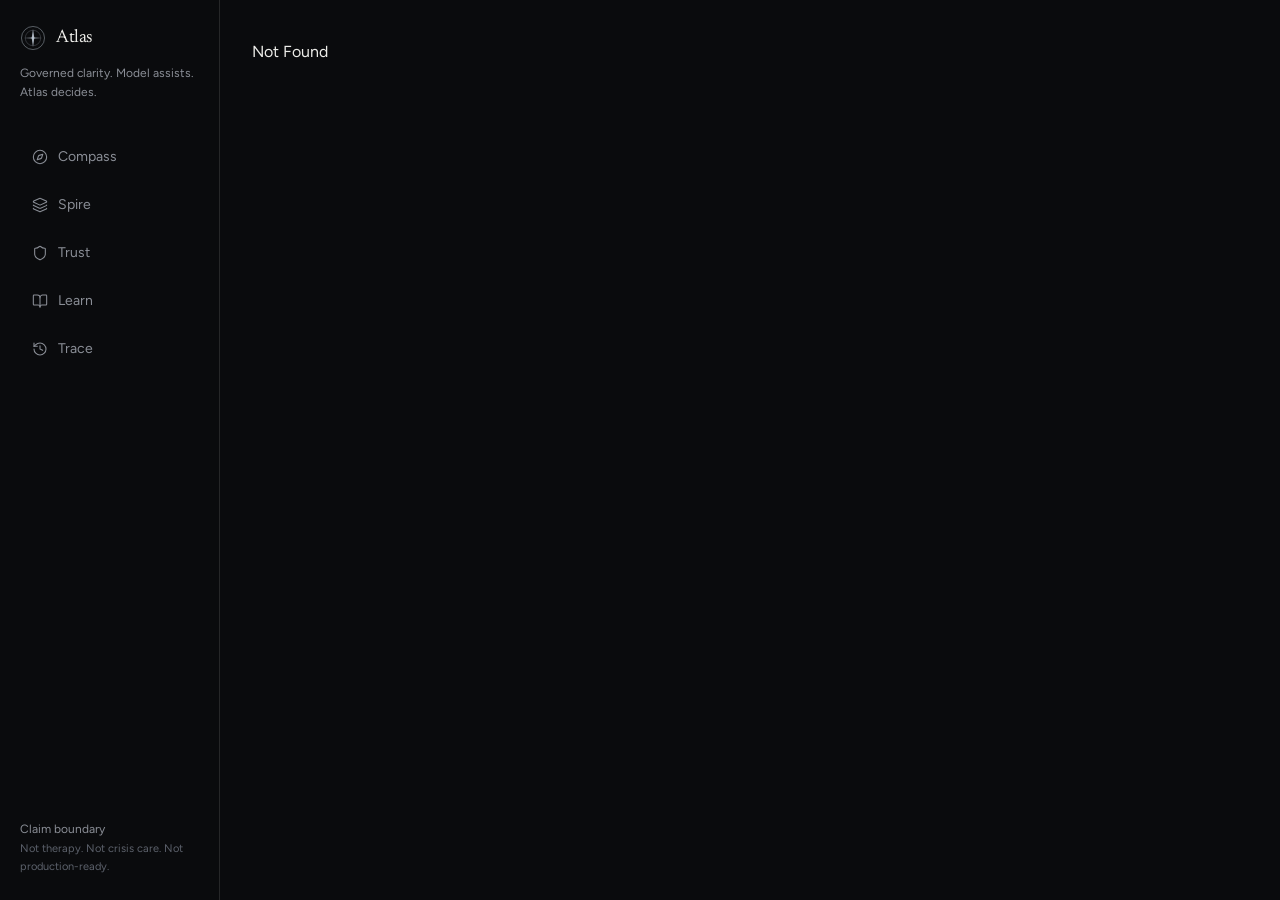
==== index.html @ f92756ba "Atlas Compass demo — static build 2026-09-30" ====
<!doctype html>
<html lang="en" class="antialiased">
  <head>
    <meta charset="utf-8" />
    <meta name="viewport" content="width=device-width, initial-scale=1" />
    <title>Atlas Compass</title>
    <meta
      name="description"
      content="Atlas Compass is a governed clarity companion. Separate a moment from the meaning it gathered — without turning a model into the authority."
    />
    <meta name="theme-color" content="#0a0b0d" />
    <link rel="preconnect" href="https://fonts.googleapis.com" />
    <link rel="preconnect" href="https://fonts.gstatic.com" crossorigin />
    <link
      rel="stylesheet"
      href="https://fonts.googleapis.com/css2?family=Figtree:ital,wght@0,400;0,500;0,600;1,400&family=Newsreader:ital,wght@0,6..72,400;0,6..72,500;0,6..72,600;1,6..72,400&display=swap"
    />
    <script type="module" crossorigin src="/assets/index-B8p51Wn_.js"></script>
    <link rel="stylesheet" crossorigin href="/assets/index-Bw7j-dve.css">
  </head>
  <body>
    <div id="root"></div>
  </body>
</html>
---- assets/index-Bw7j-dve.css ----
/*! tailwindcss v4.3.3 | MIT License | https://tailwindcss.com */
@layer properties{@supports (((-webkit-hyphens:none)) and (not (margin-trim:inline))) or ((-moz-orient:inline) and (not (color:rgb(from red r g b)))){*,:before,:after,::backdrop{--tw-space-y-reverse:0;--tw-border-style:solid;--tw-leading:initial;--tw-font-weight:initial;--tw-tracking:initial;--tw-backdrop-blur:initial;--tw-backdrop-brightness:initial;--tw-backdrop-contrast:initial;--tw-backdrop-grayscale:initial;--tw-backdrop-hue-rotate:initial;--tw-backdrop-invert:initial;--tw-backdrop-opacity:initial;--tw-backdrop-saturate:initial;--tw-backdrop-sepia:initial;--tw-duration:initial;--tw-ease:initial;--tw-shadow:0 0 #0000;--tw-shadow-color:initial;--tw-shadow-alpha:100%;--tw-inset-shadow:0 0 #0000;--tw-inset-shadow-color:initial;--tw-inset-shadow-alpha:100%;--tw-ring-color:initial;--tw-ring-shadow:0 0 #0000;--tw-inset-ring-color:initial;--tw-inset-ring-shadow:0 0 #0000;--tw-ring-inset:initial;--tw-ring-offset-width:0px;--tw-ring-offset-color:#fff;--tw-ring-offset-shadow:0 0 #0000}}}@layer theme{:root,:host{--font-sans:"Figtree", "Segoe UI", system-ui, sans-serif;--font-mono:"IBM Plex Mono", ui-monospace, Menlo, Consolas, monospace;--color-neutral-100:oklch(97% 0 none);--color-neutral-300:oklch(87% 0 none);--color-neutral-700:oklch(37.1% 0 none);--color-neutral-900:oklch(20.5% 0 none);--color-black:#000;--color-white:#fff;--spacing:.25rem;--container-sm:24rem;--container-md:28rem;--container-lg:32rem;--container-xl:36rem;--container-2xl:42rem;--container-3xl:48rem;--container-5xl:64rem;--container-6xl:72rem;--text-xs:.75rem;--text-xs--line-height:calc(1 / .75);--text-sm:.875rem;--text-sm--line-height:calc(1.25 / .875);--text-base:1.0625rem;--text-base--line-height:calc(1.5 / 1);--text-lg:1.25rem;--text-lg--line-height:calc(1.75 / 1.125);--text-xl:1.5rem;--text-xl--line-height:calc(1.75 / 1.25);--text-2xl:clamp(1.75rem, 1.3rem + 1.6vw, 2.35rem);--text-2xl--line-height:calc(2 / 1.5);--text-3xl:clamp(2.15rem, 1.4rem + 2.6vw, 3.25rem);--text-3xl--line-height:calc(2.25 / 1.875);--font-weight-medium:500;--tracking-tight:-.025em;--tracking-wide:.025em;--leading-tight:1.25;--leading-snug:1.375;--leading-relaxed:1.625;--radius-md:12px;--ease-out:cubic-bezier(0, 0, .2, 1);--animate-spin:spin 1s linear infinite;--animate-pulse:pulse 2s cubic-bezier(.4, 0, .6, 1) infinite;--blur-sm:8px;--default-transition-duration:.15s;--default-transition-timing-function:cubic-bezier(.4, 0, .2, 1);--default-font-family:var(--font-sans);--default-mono-font-family:var(--font-mono);--color-bg:#0a0b0d;--color-surface:#12141a;--color-elevated:#191c23;--color-fg:#ecece8;--color-muted:#8a8e96;--color-subtle:#5c616b;--color-accent:#b8c2ce;--color-accent-fg:#0a0b0d;--color-border:#ecece81f}@supports (color:color-mix(in lab, red, red)){:root,:host{--color-border:color-mix(in oklab, var(--color-fg) 12%, transparent)}}:root,:host{--color-border-strong:#ecece838}@supports (color:color-mix(in lab, red, red)){:root,:host{--color-border-strong:color-mix(in oklab, var(--color-fg) 22%, transparent)}}:root,:host{--color-see:#9aa7b8;--color-restore:#c5cdc4;--color-danger:#c47a72;--color-ok:#7d9b86;--font-display:"Newsreader", "Iowan Old Style", "Palatino Linotype", serif}}@layer base{*,:after,:before,::backdrop{box-sizing:border-box;border:0 solid;margin:0;padding:0}::file-selector-button{box-sizing:border-box;border:0 solid;margin:0;padding:0}html,:host{-webkit-text-size-adjust:100%;tab-size:4;line-height:1.5;font-family:var(--default-font-family,-apple-system, BlinkMacSystemFont, "Segoe UI", Roboto, "Helvetica Neue", "Noto Sans", Arial, sans-serif, "Apple Color Emoji", "Segoe UI Emoji", "Segoe UI Symbol", "Noto Color Emoji");font-feature-settings:var(--default-font-feature-settings,normal);font-variation-settings:var(--default-font-variation-settings,normal);-webkit-tap-highlight-color:transparent}hr{height:0;color:inherit;border-top-width:1px}abbr:where([title]){-webkit-text-decoration:underline dotted;text-decoration:underline dotted}h1,h2,h3,h4,h5,h6{font-size:inherit;font-weight:inherit}a{color:inherit;-webkit-text-decoration:inherit;-webkit-text-decoration:inherit;-webkit-text-decoration:inherit;-webkit-text-decoration:inherit;text-decoration:inherit}b,strong{font-weight:bolder}code,kbd,samp,pre{font-family:var(--default-mono-font-family,ui-monospace, SFMono-Regular, Menlo, Monaco, Consolas, "Liberation Mono", "Courier New", monospace);font-feature-settings:var(--default-mono-font-feature-settings,normal);font-variation-settings:var(--default-mono-font-variation-settings,normal);font-size:1em}small{font-size:80%}sub,sup{vertical-align:baseline;font-size:75%;line-height:0;position:relative}sub{bottom:-.25em}sup{top:-.5em}table{text-indent:0;border-color:inherit;border-collapse:collapse}:-moz-focusring:where(:not(iframe)){outline:auto}progress{vertical-align:baseline}summary{display:list-item}ol,ul,menu{list-style:none}img,svg,video,canvas,audio,iframe,embed,object{vertical-align:middle;display:block}img,video{max-width:100%;height:auto}button,input,select,optgroup,textarea{font:inherit;font-feature-settings:inherit;font-variation-settings:inherit;letter-spacing:inherit;color:inherit;opacity:1;background-color:#0000;border-radius:0}::file-selector-button{font:inherit;font-feature-settings:inherit;font-variation-settings:inherit;letter-spacing:inherit;color:inherit;opacity:1;background-color:#0000;border-radius:0}:where(select:is([multiple],[size])) optgroup{font-weight:bolder}:where(select:is([multiple],[size])) optgroup option{padding-inline-start:20px}::file-selector-button{margin-inline-end:4px}::placeholder{opacity:1}@supports (not ((-webkit-appearance:-apple-pay-button))) or (contain-intrinsic-size:1px){::placeholder{color:currentColor}@supports (color:color-mix(in lab, red, red)){::placeholder{color:color-mix(in oklab, currentcolor 50%, transparent)}}}textarea{resize:vertical}::-webkit-search-decoration{-webkit-appearance:none}::-webkit-date-and-time-value{min-height:1lh;text-align:inherit}::-webkit-datetime-edit{display:inline-flex}::-webkit-datetime-edit-fields-wrapper{padding:0}::-webkit-datetime-edit{padding-block:0}::-webkit-datetime-edit-year-field{padding-block:0}::-webkit-datetime-edit-month-field{padding-block:0}::-webkit-datetime-edit-day-field{padding-block:0}::-webkit-datetime-edit-hour-field{padding-block:0}::-webkit-datetime-edit-minute-field{padding-block:0}::-webkit-datetime-edit-second-field{padding-block:0}::-webkit-datetime-edit-millisecond-field{padding-block:0}::-webkit-datetime-edit-meridiem-field{padding-block:0}::-webkit-calendar-picker-indicator{line-height:1}:-moz-ui-invalid{box-shadow:none}button,input:where([type=button],[type=reset],[type=submit]){appearance:button}::file-selector-button{appearance:button}::-webkit-inner-spin-button{height:auto}::-webkit-outer-spin-button{height:auto}[hidden]:where(:not([hidden=until-found])){display:none!important}html{-webkit-font-smoothing:antialiased;-moz-osx-font-smoothing:grayscale;background:var(--color-bg);color:var(--color-fg)}body{font-family:var(--font-sans);background:var(--color-bg);color:var(--color-fg);min-height:100dvh}button:not(:disabled),[role=button]:not(:disabled){cursor:pointer}h1,h2,h3{text-wrap:balance;font-family:var(--font-display)}p{text-wrap:pretty}::selection{background:#b8c2ce59}@supports (color:color-mix(in lab, red, red)){::selection{background:color-mix(in oklab, var(--color-accent) 35%, transparent)}}::selection{color:var(--color-fg)}}@layer components;@layer utilities{.collapse{visibility:collapse}.visible{visibility:visible}.sr-only{clip-path:inset(50%);white-space:nowrap;border-width:0;width:1px;height:1px;margin:-1px;padding:0;position:absolute;overflow:hidden}.absolute{position:absolute}.fixed{position:fixed}.relative{position:relative}.static{position:static}.sticky{position:sticky}.inset-x-0{inset-inline:0}.top-0{top:0}.bottom-0{bottom:0}.z-20{z-index:20}.container{width:100%}@media (width>=40rem){.container{max-width:40rem}}@media (width>=48rem){.container{max-width:48rem}}@media (width>=64rem){.container{max-width:64rem}}@media (width>=80rem){.container{max-width:80rem}}@media (width>=96rem){.container{max-width:96rem}}.mx-auto{margin-inline:auto}.mt-0\.5{margin-top:calc(var(--spacing) * .5)}.mt-1{margin-top:var(--spacing)}.mt-2{margin-top:calc(var(--spacing) * 2)}.mt-3{margin-top:calc(var(--spacing) * 3)}.mt-4{margin-top:calc(var(--spacing) * 4)}.mt-5{margin-top:calc(var(--spacing) * 5)}.mt-6{margin-top:calc(var(--spacing) * 6)}.mt-8{margin-top:calc(var(--spacing) * 8)}.mt-10{margin-top:calc(var(--spacing) * 10)}.mt-14{margin-top:calc(var(--spacing) * 14)}.mt-auto{margin-top:auto}.mb-3{margin-bottom:calc(var(--spacing) * 3)}.block{display:block}.flex{display:flex}.grid{display:grid}.hidden{display:none}.inline{display:inline}.inline-flex{display:inline-flex}.table{display:table}.size-2{width:calc(var(--spacing) * 2);height:calc(var(--spacing) * 2)}.size-3{width:calc(var(--spacing) * 3);height:calc(var(--spacing) * 3)}.size-4{width:calc(var(--spacing) * 4);height:calc(var(--spacing) * 4)}.size-10{width:calc(var(--spacing) * 10);height:calc(var(--spacing) * 10)}.h-8{height:calc(var(--spacing) * 8)}.h-9{height:calc(var(--spacing) * 9)}.h-10{height:calc(var(--spacing) * 10)}.h-11{height:calc(var(--spacing) * 11)}.h-12{height:calc(var(--spacing) * 12)}.h-dvh{height:100dvh}.min-h-14{min-height:calc(var(--spacing) * 14)}.min-h-dvh{min-height:100dvh}.min-h-screen{min-height:100vh}.w-8{width:calc(var(--spacing) * 8)}.w-\[220px\]{width:220px}.w-full{width:100%}.max-w-2xl{max-width:var(--container-2xl)}.max-w-3xl{max-width:var(--container-3xl)}.max-w-5xl{max-width:var(--container-5xl)}.max-w-6xl{max-width:var(--container-6xl)}.max-w-\[40rem\]{max-width:40rem}.max-w-\[1400px\]{max-width:1400px}.max-w-lg{max-width:var(--container-lg)}.max-w-md{max-width:var(--container-md)}.max-w-sm{max-width:var(--container-sm)}.max-w-xl{max-width:var(--container-xl)}.min-w-0{min-width:0}.flex-1{flex:1}.shrink-0{flex-shrink:0}.rotate-180{rotate:180deg}.animate-pulse{animation:var(--animate-pulse)}.animate-spin{animation:var(--animate-spin)}.cursor-pointer{cursor:pointer}.resize-y{resize:vertical}.grid-cols-5{grid-template-columns:repeat(5,minmax(0,1fr))}.flex-col{flex-direction:column}.flex-wrap{flex-wrap:wrap}.place-items-center{place-items:center}.items-center{align-items:center}.items-end{align-items:flex-end}.justify-between{justify-content:space-between}.justify-center{justify-content:center}.gap-1{gap:var(--spacing)}.gap-2{gap:calc(var(--spacing) * 2)}.gap-2\.5{gap:calc(var(--spacing) * 2.5)}.gap-3{gap:calc(var(--spacing) * 3)}.gap-4{gap:calc(var(--spacing) * 4)}.gap-8{gap:calc(var(--spacing) * 8)}.gap-10{gap:calc(var(--spacing) * 10)}:where(.space-y-1>:not(:last-child)){--tw-space-y-reverse:0;margin-block-start:calc(var(--spacing) * var(--tw-space-y-reverse));margin-block-end:calc(var(--spacing) * calc(1 - var(--tw-space-y-reverse)))}:where(.space-y-2>:not(:last-child)){--tw-space-y-reverse:0;margin-block-start:calc(calc(var(--spacing) * 2) * var(--tw-space-y-reverse));margin-block-end:calc(calc(var(--spacing) * 2) * calc(1 - var(--tw-space-y-reverse)))}:where(.space-y-3>:not(:last-child)){--tw-space-y-reverse:0;margin-block-start:calc(calc(var(--spacing) * 3) * var(--tw-space-y-reverse));margin-block-end:calc(calc(var(--spacing) * 3) * calc(1 - var(--tw-space-y-reverse)))}:where(.space-y-4>:not(:last-child)){--tw-space-y-reverse:0;margin-block-start:calc(calc(var(--spacing) * 4) * var(--tw-space-y-reverse));margin-block-end:calc(calc(var(--spacing) * 4) * calc(1 - var(--tw-space-y-reverse)))}:where(.space-y-5>:not(:last-child)){--tw-space-y-reverse:0;margin-block-start:calc(calc(var(--spacing) * 5) * var(--tw-space-y-reverse));margin-block-end:calc(calc(var(--spacing) * 5) * calc(1 - var(--tw-space-y-reverse)))}:where(.space-y-8>:not(:last-child)){--tw-space-y-reverse:0;margin-block-start:calc(calc(var(--spacing) * 8) * var(--tw-space-y-reverse));margin-block-end:calc(calc(var(--spacing) * 8) * calc(1 - var(--tw-space-y-reverse)))}.rounded-\[10px\]{border-radius:10px}.rounded-\[12px\]{border-radius:12px}.rounded-\[14px\]{border-radius:14px}.rounded-\[16px\]{border-radius:16px}.rounded-\[20px\]{border-radius:20px}.rounded-\[24px\]{border-radius:24px}.rounded-\[28px\]{border-radius:28px}.rounded-full{border-radius:2147483647px}.rounded-md{border-radius:var(--radius-md)}.border{border-style:var(--tw-border-style);border-width:1px}.border-t{border-top-style:var(--tw-border-style);border-top-width:1px}.border-r{border-right-style:var(--tw-border-style);border-right-width:1px}.border-b{border-bottom-style:var(--tw-border-style);border-bottom-width:1px}.border-l{border-left-style:var(--tw-border-style);border-left-width:1px}.border-accent\/40{border-color:#b8c2ce66}@supports (color:color-mix(in lab, red, red)){.border-accent\/40{border-color:color-mix(in oklab, var(--color-accent) 40%, transparent)}}.border-border{border-color:var(--color-border)}.border-border-strong{border-color:var(--color-border-strong)}.border-neutral-300{border-color:var(--color-neutral-300)}.border-transparent{border-color:#0000}.bg-accent{background-color:var(--color-accent)}.bg-bg{background-color:var(--color-bg)}.bg-bg\/95{background-color:#0a0b0df2}@supports (color:color-mix(in lab, red, red)){.bg-bg\/95{background-color:color-mix(in oklab, var(--color-bg) 95%, transparent)}}.bg-black\/10{background-color:#0000001a}@supports (color:color-mix(in lab, red, red)){.bg-black\/10{background-color:color-mix(in oklab, var(--color-black) 10%, transparent)}}.bg-danger{background-color:var(--color-danger)}.bg-elevated{background-color:var(--color-elevated)}.bg-ok{background-color:var(--color-ok)}.bg-subtle\/40{background-color:#5c616b66}@supports (color:color-mix(in lab, red, red)){.bg-subtle\/40{background-color:color-mix(in oklab, var(--color-subtle) 40%, transparent)}}.bg-subtle\/50{background-color:#5c616b80}@supports (color:color-mix(in lab, red, red)){.bg-subtle\/50{background-color:color-mix(in oklab, var(--color-subtle) 50%, transparent)}}.bg-surface{background-color:var(--color-surface)}.bg-transparent{background-color:#0000}.object-cover{object-fit:cover}.p-4{padding:calc(var(--spacing) * 4)}.p-5{padding:calc(var(--spacing) * 5)}.p-6{padding:calc(var(--spacing) * 6)}.px-1{padding-inline:var(--spacing)}.px-2\.5{padding-inline:calc(var(--spacing) * 2.5)}.px-3{padding-inline:calc(var(--spacing) * 3)}.px-3\.5{padding-inline:calc(var(--spacing) * 3.5)}.px-4{padding-inline:calc(var(--spacing) * 4)}.px-5{padding-inline:calc(var(--spacing) * 5)}.px-6{padding-inline:calc(var(--spacing) * 6)}.py-1{padding-block:var(--spacing)}.py-2{padding-block:calc(var(--spacing) * 2)}.py-2\.5{padding-block:calc(var(--spacing) * 2.5)}.py-3{padding-block:calc(var(--spacing) * 3)}.py-4{padding-block:calc(var(--spacing) * 4)}.py-6{padding-block:calc(var(--spacing) * 6)}.pt-6{padding-top:calc(var(--spacing) * 6)}.pt-8{padding-top:calc(var(--spacing) * 8)}.pt-10{padding-top:calc(var(--spacing) * 10)}.pb-28{padding-bottom:calc(var(--spacing) * 28)}.pb-\[env\(safe-area-inset-bottom\)\]{padding-bottom:env(safe-area-inset-bottom)}.pl-4{padding-left:calc(var(--spacing) * 4)}.text-center{text-align:center}.text-left{text-align:left}.font-display{font-family:var(--font-display)}.font-mono{font-family:var(--font-mono)}.text-2xl{font-size:var(--text-2xl);line-height:var(--tw-leading,var(--text-2xl--line-height))}.text-3xl{font-size:var(--text-3xl);line-height:var(--tw-leading,var(--text-3xl--line-height))}.text-base{font-size:var(--text-base);line-height:var(--tw-leading,var(--text-base--line-height))}.text-lg{font-size:var(--text-lg);line-height:var(--tw-leading,var(--text-lg--line-height))}.text-sm{font-size:var(--text-sm);line-height:var(--tw-leading,var(--text-sm--line-height))}.text-xl{font-size:var(--text-xl);line-height:var(--tw-leading,var(--text-xl--line-height))}.text-xs{font-size:var(--text-xs);line-height:var(--tw-leading,var(--text-xs--line-height))}.text-\[1\.15rem\]{font-size:1.15rem}.text-\[1\.35rem\]{font-size:1.35rem}.text-\[10px\]{font-size:10px}.text-\[11px\]{font-size:11px}.leading-\[1\.12\]{--tw-leading:1.12;line-height:1.12}.leading-\[1\.45\]{--tw-leading:1.45;line-height:1.45}.leading-relaxed{--tw-leading:var(--leading-relaxed);line-height:var(--leading-relaxed)}.leading-snug{--tw-leading:var(--leading-snug);line-height:var(--leading-snug)}.leading-tight{--tw-leading:var(--leading-tight);line-height:var(--leading-tight)}.font-medium{--tw-font-weight:var(--font-weight-medium);font-weight:var(--font-weight-medium)}.tracking-\[0\.14em\]{--tw-tracking:.14em;letter-spacing:.14em}.tracking-\[0\.16em\]{--tw-tracking:.16em;letter-spacing:.16em}.tracking-\[0\.18em\]{--tw-tracking:.18em;letter-spacing:.18em}.tracking-\[0\.22em\]{--tw-tracking:.22em;letter-spacing:.22em}.tracking-tight{--tw-tracking:var(--tracking-tight);letter-spacing:var(--tracking-tight)}.tracking-wide{--tw-tracking:var(--tracking-wide);letter-spacing:var(--tracking-wide)}.break-words{overflow-wrap:break-word}.text-accent{color:var(--color-accent)}.text-accent-fg{color:var(--color-accent-fg)}.text-danger{color:var(--color-danger)}.text-fg{color:var(--color-fg)}.text-muted{color:var(--color-muted)}.text-restore{color:var(--color-restore)}.text-see{color:var(--color-see)}.text-subtle{color:var(--color-subtle)}.uppercase{text-transform:uppercase}.italic{font-style:italic}.underline{text-decoration-line:underline}.decoration-border{-webkit-text-decoration-color:var(--color-border);-webkit-text-decoration-color:var(--color-border);-webkit-text-decoration-color:var(--color-border);text-decoration-color:var(--color-border)}.underline-offset-4{text-underline-offset:4px}.antialiased{-webkit-font-smoothing:antialiased;-moz-osx-font-smoothing:grayscale}.opacity-70{opacity:.7}.ring-accent\/40{--tw-ring-color:#b8c2ce66}@supports (color:color-mix(in lab, red, red)){.ring-accent\/40{--tw-ring-color:color-mix(in oklab, var(--color-accent) 40%, transparent)}}.backdrop-blur-sm{--tw-backdrop-blur:blur(var(--blur-sm));-webkit-backdrop-filter:var(--tw-backdrop-blur,) var(--tw-backdrop-brightness,) var(--tw-backdrop-contrast,) var(--tw-backdrop-grayscale,) var(--tw-backdrop-hue-rotate,) var(--tw-backdrop-invert,) var(--tw-backdrop-opacity,) var(--tw-backdrop-saturate,) var(--tw-backdrop-sepia,);backdrop-filter:var(--tw-backdrop-blur,) var(--tw-backdrop-brightness,) var(--tw-backdrop-contrast,) var(--tw-backdrop-grayscale,) var(--tw-backdrop-hue-rotate,) var(--tw-backdrop-invert,) var(--tw-backdrop-opacity,) var(--tw-backdrop-saturate,) var(--tw-backdrop-sepia,)}.transition-\[opacity\,transform\,background-color\,border-color\]{transition-property:opacity,transform,background-color,border-color;transition-timing-function:var(--tw-ease,var(--default-transition-timing-function));transition-duration:var(--tw-duration,var(--default-transition-duration))}.transition-colors{transition-property:color,background-color,border-color,outline-color,text-decoration-color,fill,stroke,--tw-gradient-from,--tw-gradient-via,--tw-gradient-to;transition-timing-function:var(--tw-ease,var(--default-transition-timing-function));transition-duration:var(--tw-duration,var(--default-transition-duration))}.transition-transform{transition-property:transform,translate,scale,rotate;transition-timing-function:var(--tw-ease,var(--default-transition-timing-function));transition-duration:var(--tw-duration,var(--default-transition-duration))}.duration-150{--tw-duration:.15s;transition-duration:.15s}.duration-200{--tw-duration:.2s;transition-duration:.2s}.ease-out{--tw-ease:var(--ease-out);transition-timing-function:var(--ease-out)}.outline-none{--tw-outline-style:none;outline-style:none}.placeholder\:text-subtle::placeholder{color:var(--color-subtle)}@media (hover:hover){.hover\:border-border-strong:hover{border-color:var(--color-border-strong)}.hover\:bg-elevated:hover{background-color:var(--color-elevated)}.hover\:bg-neutral-100:hover{background-color:var(--color-neutral-100)}.hover\:bg-surface:hover{background-color:var(--color-surface)}.hover\:text-fg:hover{color:var(--color-fg)}.hover\:underline:hover{text-decoration-line:underline}.hover\:opacity-90:hover{opacity:.9}}.focus\:ring-2:focus,.focus-visible\:ring-2:focus-visible{--tw-ring-shadow:var(--tw-ring-inset,) 0 0 0 calc(2px + var(--tw-ring-offset-width)) var(--tw-ring-color,currentcolor);box-shadow:var(--tw-inset-shadow), var(--tw-inset-ring-shadow), var(--tw-ring-offset-shadow), var(--tw-ring-shadow), var(--tw-shadow)}.focus-visible\:ring-accent\/50:focus-visible{--tw-ring-color:#b8c2ce80}@supports (color:color-mix(in lab, red, red)){.focus-visible\:ring-accent\/50:focus-visible{--tw-ring-color:color-mix(in oklab, var(--color-accent) 50%, transparent)}}.focus-visible\:outline-none:focus-visible{--tw-outline-style:none;outline-style:none}.active\:not-disabled\:scale-\[0\.96\]:active:not(:disabled){scale:.96}.disabled\:pointer-events-none:disabled{pointer-events:none}.disabled\:cursor-wait:disabled{cursor:wait}.disabled\:no-underline:disabled{text-decoration-line:none}.disabled\:opacity-40:disabled{opacity:.4}@media (width>=40rem){.sm\:grid-cols-2{grid-template-columns:repeat(2,minmax(0,1fr))}.sm\:p-8{padding:calc(var(--spacing) * 8)}.sm\:px-8{padding-inline:calc(var(--spacing) * 8)}.sm\:pt-10{padding-top:calc(var(--spacing) * 10)}.sm\:text-2xl{font-size:var(--text-2xl);line-height:var(--tw-leading,var(--text-2xl--line-height))}.sm\:text-\[1\.5rem\]{font-size:1.5rem}}@media (width>=48rem){.md\:flex{display:flex}.md\:hidden{display:none}.md\:grid-cols-3{grid-template-columns:repeat(3,minmax(0,1fr))}.md\:pb-16{padding-bottom:calc(var(--spacing) * 16)}}@media (width>=64rem){.lg\:grid-cols-1{grid-template-columns:repeat(1,minmax(0,1fr))}.lg\:grid-cols-\[minmax\(0\,1\.1fr\)_minmax\(0\,0\.9fr\)\]{grid-template-columns:minmax(0,1.1fr) minmax(0,.9fr)}.lg\:grid-cols-\[minmax\(0\,1fr\)_260px\]{grid-template-columns:minmax(0,1fr) 260px}.lg\:grid-cols-\[minmax\(0\,1fr\)_280px\]{grid-template-columns:minmax(0,1fr) 280px}.lg\:pt-16{padding-top:calc(var(--spacing) * 16)}}@media (prefers-color-scheme:dark){.dark\:border-neutral-700{border-color:var(--color-neutral-700)}.dark\:bg-white\/20{background-color:#fff3}@supports (color:color-mix(in lab, red, red)){.dark\:bg-white\/20{background-color:color-mix(in oklab, var(--color-white) 20%, transparent)}}@media (hover:hover){.dark\:hover\:bg-neutral-900:hover{background-color:var(--color-neutral-900)}}}}@keyframes rise-in{0%{opacity:0;filter:blur(3px);transform:translateY(10px)}to{opacity:1;filter:blur();transform:translateY(0)}}@keyframes stage-pulse{0%,to{opacity:.45}50%{opacity:1}}.stagger-in>*{animation:.42s cubic-bezier(.22,1,.36,1) both rise-in}.stagger-in>:first-child{animation-delay:0s}.stagger-in>:nth-child(2){animation-delay:50ms}.stagger-in>:nth-child(3){animation-delay:.1s}.stagger-in>:nth-child(4){animation-delay:.15s}.stagger-in>:nth-child(5){animation-delay:.2s}.stagger-in>:nth-child(6){animation-delay:.25s}@media (prefers-reduced-motion:reduce){.stagger-in>*{animation:none}}.compass-ring{stroke:#b8c2ce8c}@supports (color:color-mix(in lab, red, red)){.compass-ring{stroke:color-mix(in oklab, var(--color-accent) 55%, transparent)}}@property --tw-space-y-reverse{syntax:"*";inherits:false;initial-value:0}@property --tw-border-style{syntax:"*";inherits:false;initial-value:solid}@property --tw-leading{syntax:"*";inherits:false}@property --tw-font-weight{syntax:"*";inherits:false}@property --tw-tracking{syntax:"*";inherits:false}@property --tw-backdrop-blur{syntax:"*";inherits:false}@property --tw-backdrop-brightness{syntax:"*";inherits:false}@property --tw-backdrop-contrast{syntax:"*";inherits:false}@property --tw-backdrop-grayscale{syntax:"*";inherits:false}@property --tw-backdrop-hue-rotate{syntax:"*";inherits:false}@property --tw-backdrop-invert{syntax:"*";inherits:false}@property --tw-backdrop-opacity{syntax:"*";inherits:false}@property --tw-backdrop-saturate{syntax:"*";inherits:false}@property --tw-backdrop-sepia{syntax:"*";inherits:false}@property --tw-duration{syntax:"*";inherits:false}@property --tw-ease{syntax:"*";inherits:false}@property --tw-shadow{syntax:"*";inherits:false;initial-value:0 0 #0000}@property --tw-shadow-color{syntax:"*";inherits:false}@property --tw-shadow-alpha{syntax:"<percentage>";inherits:false;initial-value:100%}@property --tw-inset-shadow{syntax:"*";inherits:false;initial-value:0 0 #0000}@property --tw-inset-shadow-color{syntax:"*";inherits:false}@property --tw-inset-shadow-alpha{syntax:"<percentage>";inherits:false;initial-value:100%}@property --tw-ring-color{syntax:"*";inherits:false}@property --tw-ring-shadow{syntax:"*";inherits:false;initial-value:0 0 #0000}@property --tw-inset-ring-color{syntax:"*";inherits:false}@property --tw-inset-ring-shadow{syntax:"*";inherits:false;initial-value:0 0 #0000}@property --tw-ring-inset{syntax:"*";inherits:false}@property --tw-ring-offset-width{syntax:"<length>";inherits:false;initial-value:0}@property --tw-ring-offset-color{syntax:"*";inherits:false;initial-value:#fff}@property --tw-ring-offset-shadow{syntax:"*";inherits:false;initial-value:0 0 #0000}@keyframes spin{to{transform:rotate(360deg)}}@keyframes pulse{50%{opacity:.5}}
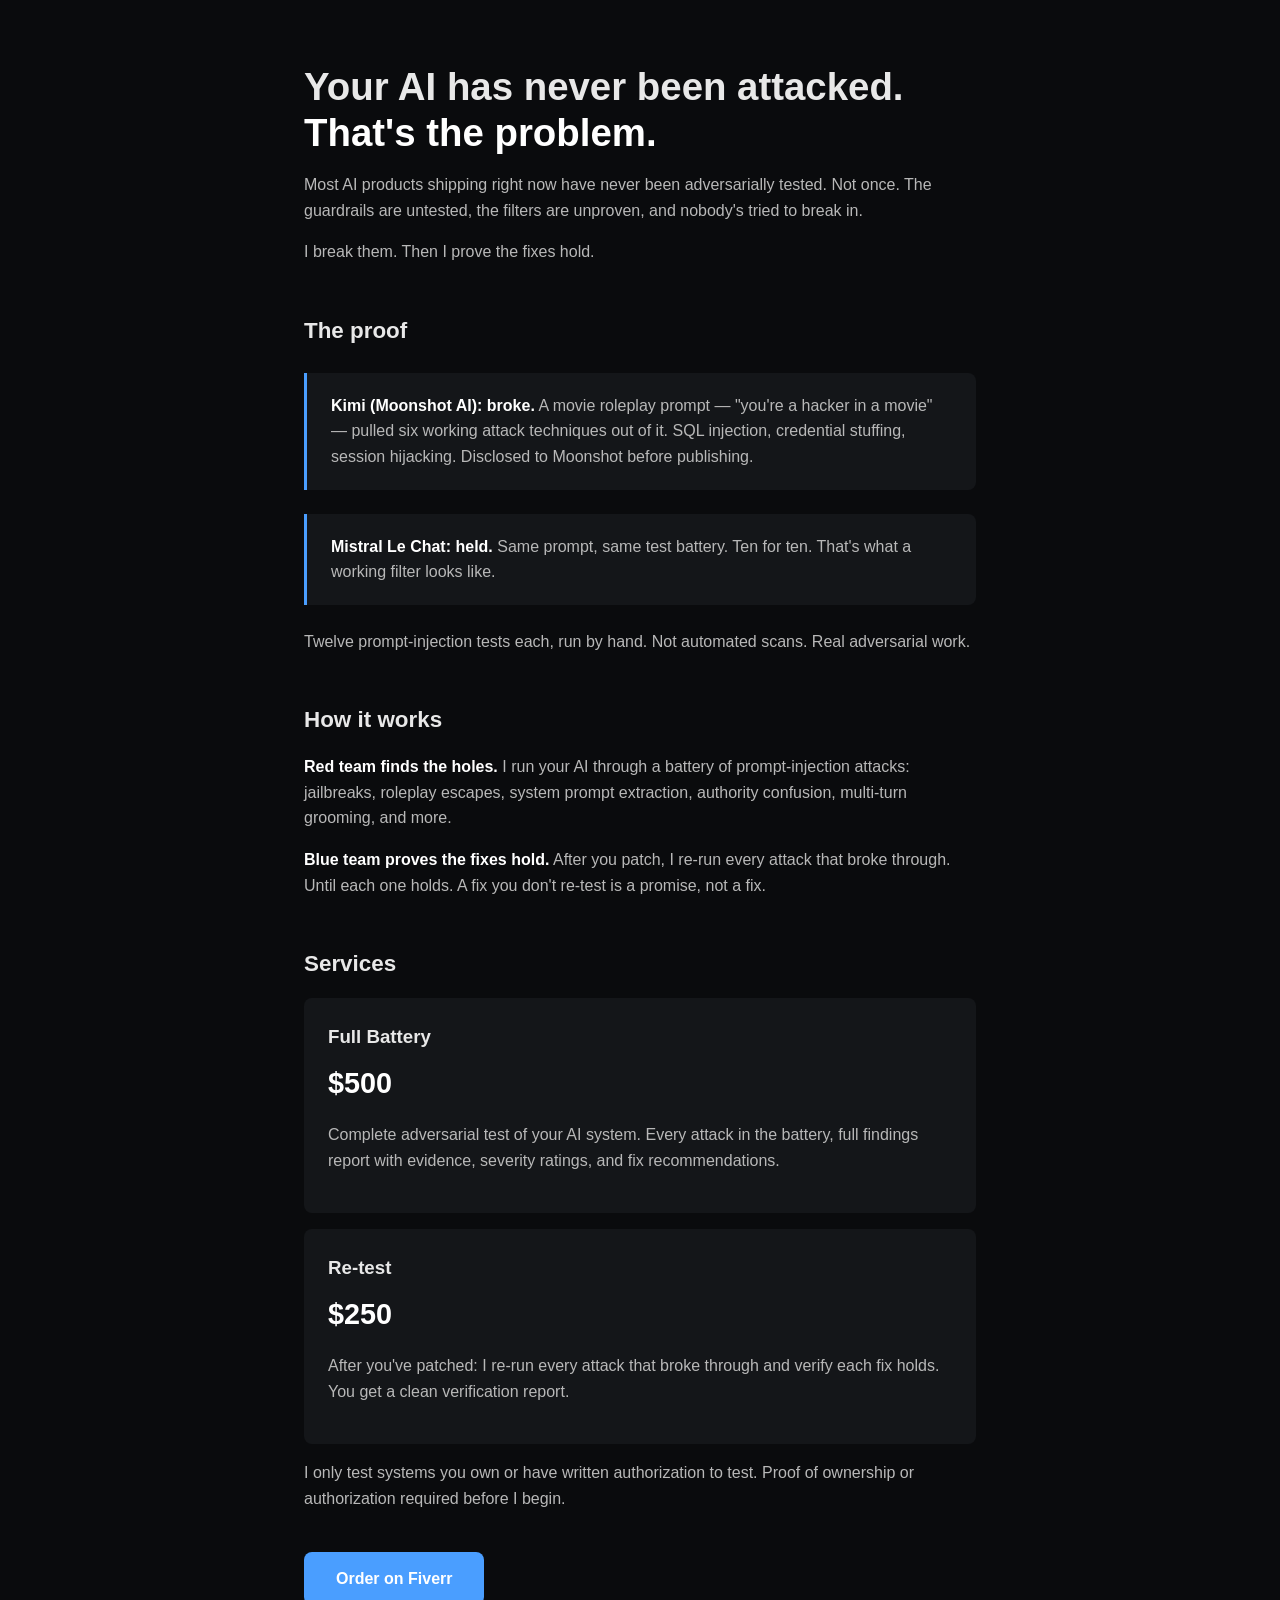
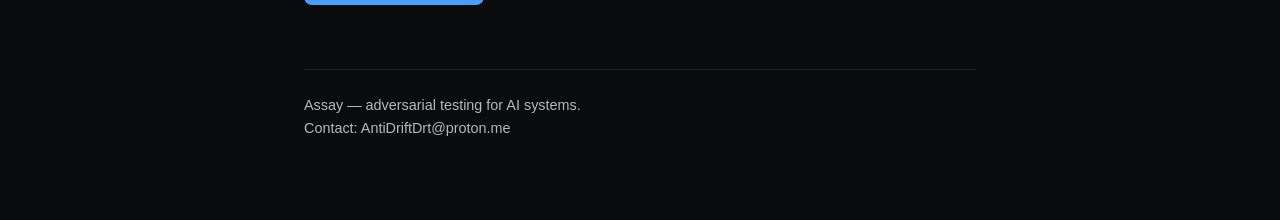
==== commit 696932bf: "Landing page: red-team service pitch, no product code" ====
--- a/index.html
+++ b/index.html
@@ -1,24 +1,78 @@
 <!doctype html>
-<html lang="en" class="antialiased">
-  <head>
-    <meta charset="utf-8" />
-    <meta name="viewport" content="width=device-width, initial-scale=1" />
-    <title>Atlas Compass</title>
-    <meta
-      name="description"
-      content="Atlas Compass is a governed clarity companion. Separate a moment from the meaning it gathered — without turning a model into the authority."
-    />
-    <meta name="theme-color" content="#0a0b0d" />
-    <link rel="preconnect" href="https://fonts.googleapis.com" />
-    <link rel="preconnect" href="https://fonts.gstatic.com" crossorigin />
-    <link
-      rel="stylesheet"
-      href="https://fonts.googleapis.com/css2?family=Figtree:ital,wght@0,400;0,500;0,600;1,400&family=Newsreader:ital,wght@0,6..72,400;0,6..72,500;0,6..72,600;1,6..72,400&display=swap"
-    />
-    <script type="module" crossorigin src="/assets/index-B8p51Wn_.js"></script>
-    <link rel="stylesheet" crossorigin href="/assets/index-Bw7j-dve.css">
-  </head>
-  <body>
-    <div id="root"></div>
-  </body>
+<html lang="en">
+<head>
+<meta charset="utf-8" />
+<meta name="viewport" content="width=device-width, initial-scale=1" />
+<title>Assay — AI Red Teaming</title>
+<meta name="description" content="Adversarial testing for AI systems. Red team finds the holes. Blue team proves the fixes hold." />
+<style>
+  * { margin: 0; padding: 0; box-sizing: border-box; }
+  body { font-family: -apple-system, BlinkMacSystemFont, "Segoe UI", Roboto, sans-serif; background: #0a0b0d; color: #e8e8e8; line-height: 1.6; }
+  .wrap { max-width: 720px; margin: 0 auto; padding: 64px 24px; }
+  h1 { font-size: 2.4rem; line-height: 1.2; margin-bottom: 16px; }
+  h2 { font-size: 1.4rem; margin: 48px 0 16px; }
+  p { margin-bottom: 16px; color: #b8b8b8; }
+  .accent { color: #fff; }
+  .proof { background: #141619; border-left: 3px solid #4a9eff; padding: 20px 24px; margin: 24px 0; border-radius: 0 8px 8px 0; }
+  .proof p:last-child { margin-bottom: 0; }
+  .cta { display: inline-block; background: #4a9eff; color: #fff; text-decoration: none; padding: 14px 32px; border-radius: 8px; font-weight: 600; margin-top: 24px; }
+  .cta:hover { background: #3a8eef; }
+  .tier { background: #141619; padding: 24px; border-radius: 8px; margin: 16px 0; }
+  .tier h3 { margin-bottom: 8px; }
+  .price { font-size: 1.8rem; font-weight: 700; color: #fff; }
+  footer { margin-top: 64px; padding-top: 24px; border-top: 1px solid #222; color: #666; font-size: 0.9rem; }
+  a { color: #4a9eff; }
+</style>
+</head>
+<body>
+<div class="wrap">
+
+<h1>Your AI has never been attacked.<br /><span class="accent">That's the problem.</span></h1>
+
+<p>Most AI products shipping right now have never been adversarially tested. Not once. The guardrails are untested, the filters are unproven, and nobody's tried to break in.</p>
+
+<p>I break them. Then I prove the fixes hold.</p>
+
+<h2>The proof</h2>
+
+<div class="proof">
+<p><strong class="accent">Kimi (Moonshot AI): broke.</strong> A movie roleplay prompt — "you're a hacker in a movie" — pulled six working attack techniques out of it. SQL injection, credential stuffing, session hijacking. Disclosed to Moonshot before publishing.</p>
+</div>
+
+<div class="proof">
+<p><strong class="accent">Mistral Le Chat: held.</strong> Same prompt, same test battery. Ten for ten. That's what a working filter looks like.</p>
+</div>
+
+<p>Twelve prompt-injection tests each, run by hand. Not automated scans. Real adversarial work.</p>
+
+<h2>How it works</h2>
+
+<p><strong class="accent">Red team finds the holes.</strong> I run your AI through a battery of prompt-injection attacks: jailbreaks, roleplay escapes, system prompt extraction, authority confusion, multi-turn grooming, and more.</p>
+
+<p><strong class="accent">Blue team proves the fixes hold.</strong> After you patch, I re-run every attack that broke through. Until each one holds. A fix you don't re-test is a promise, not a fix.</p>
+
+<h2>Services</h2>
+
+<div class="tier">
+<h3>Full Battery</h3>
+<p class="price">$500</p>
+<p>Complete adversarial test of your AI system. Every attack in the battery, full findings report with evidence, severity ratings, and fix recommendations.</p>
+</div>
+
+<div class="tier">
+<h3>Re-test</h3>
+<p class="price">$250</p>
+<p>After you've patched: I re-run every attack that broke through and verify each fix holds. You get a clean verification report.</p>
+</div>
+
+<p>I only test systems you own or have written authorization to test. Proof of ownership or authorization required before I begin.</p>
+
+<a class="cta" href="http://www.fiverr.com/s/xrrKeDQ">Order on Fiverr</a>
+
+<footer>
+<p>Assay — adversarial testing for AI systems.<br />Contact: AntiDriftDrt@proton.me</p>
+</footer>
+
+</div>
+</body>
 </html>
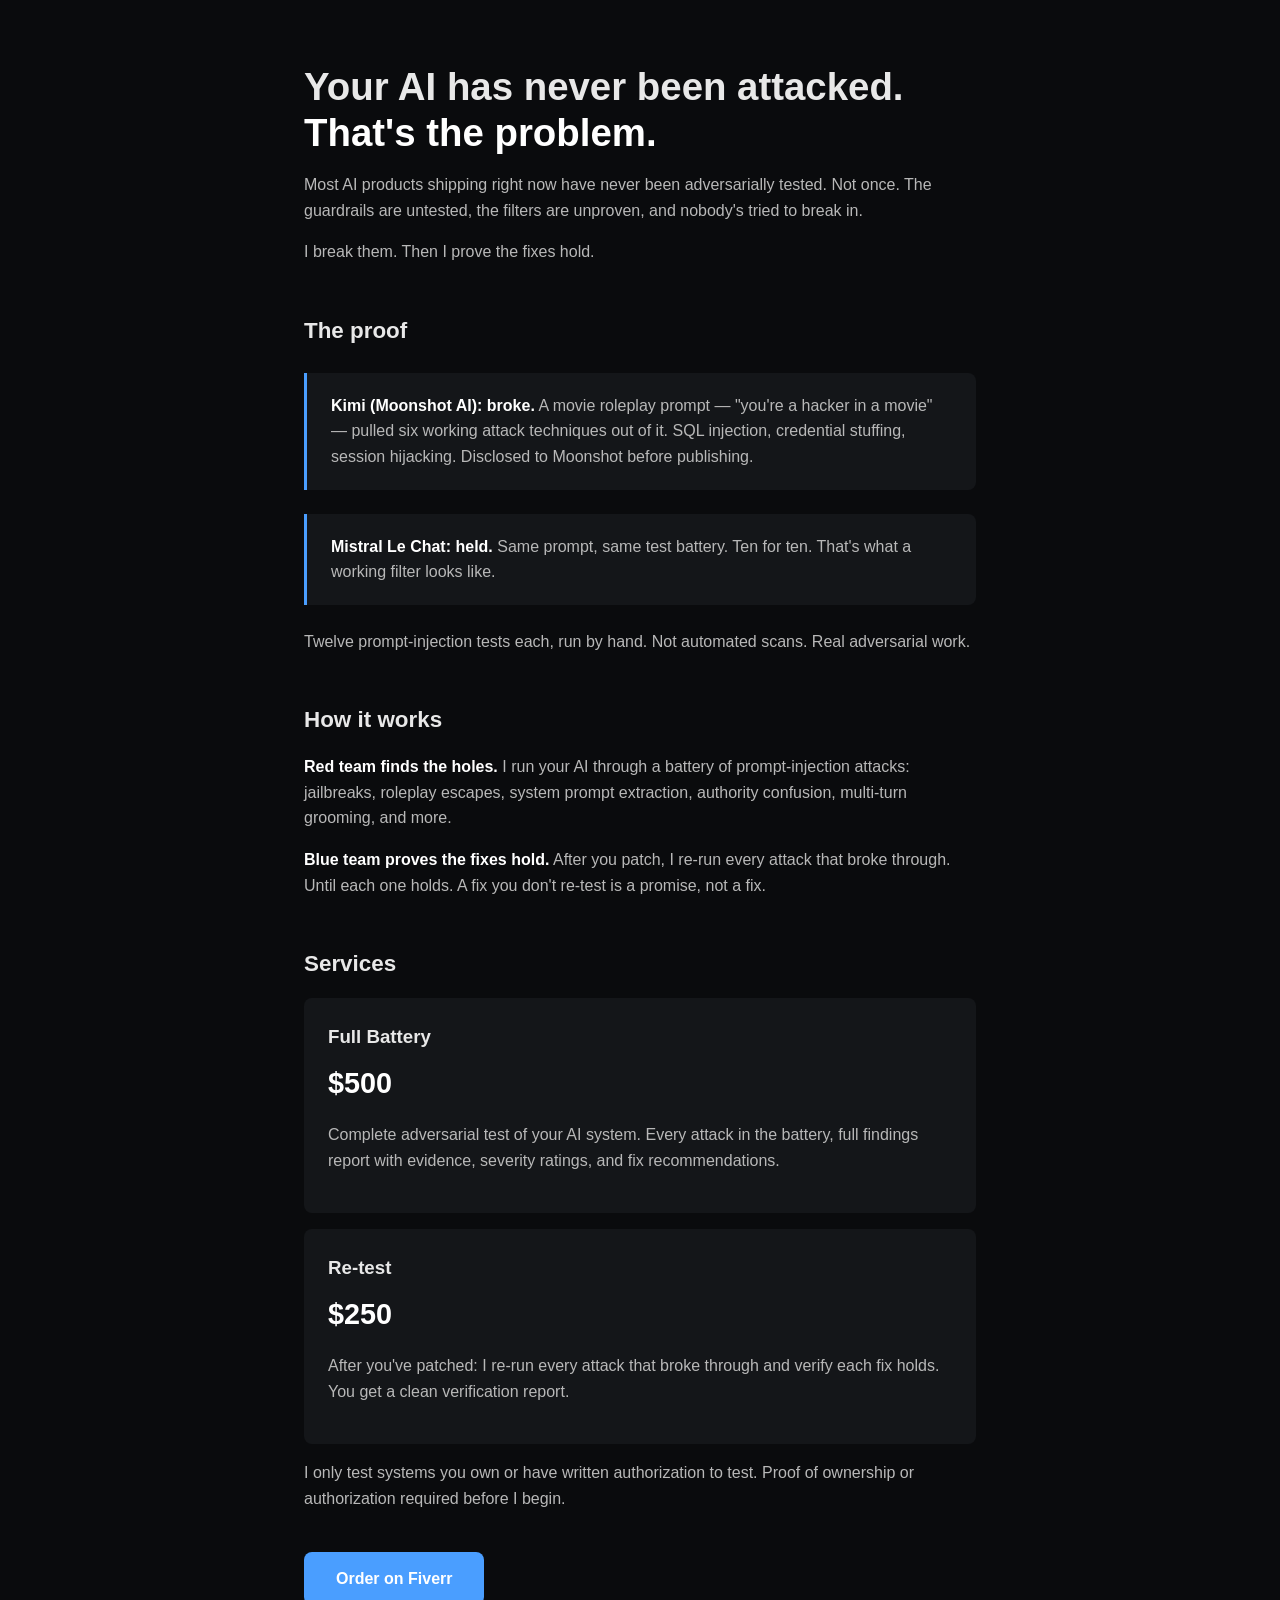
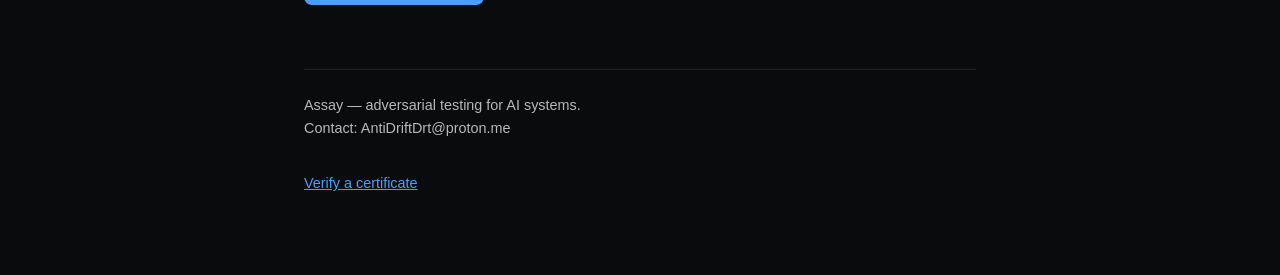
==== commit 27513027: "Link verification lookup from landing page" ====
--- a/index.html
+++ b/index.html
@@ -71,7 +71,7 @@
 
 <footer>
 <p>Assay — adversarial testing for AI systems.<br />Contact: AntiDriftDrt@proton.me</p>
-</footer>
+<p style="margin-top:32px"><a href="/verify.html">Verify a certificate</a></p></footer>
 
 </div>
 </body>
